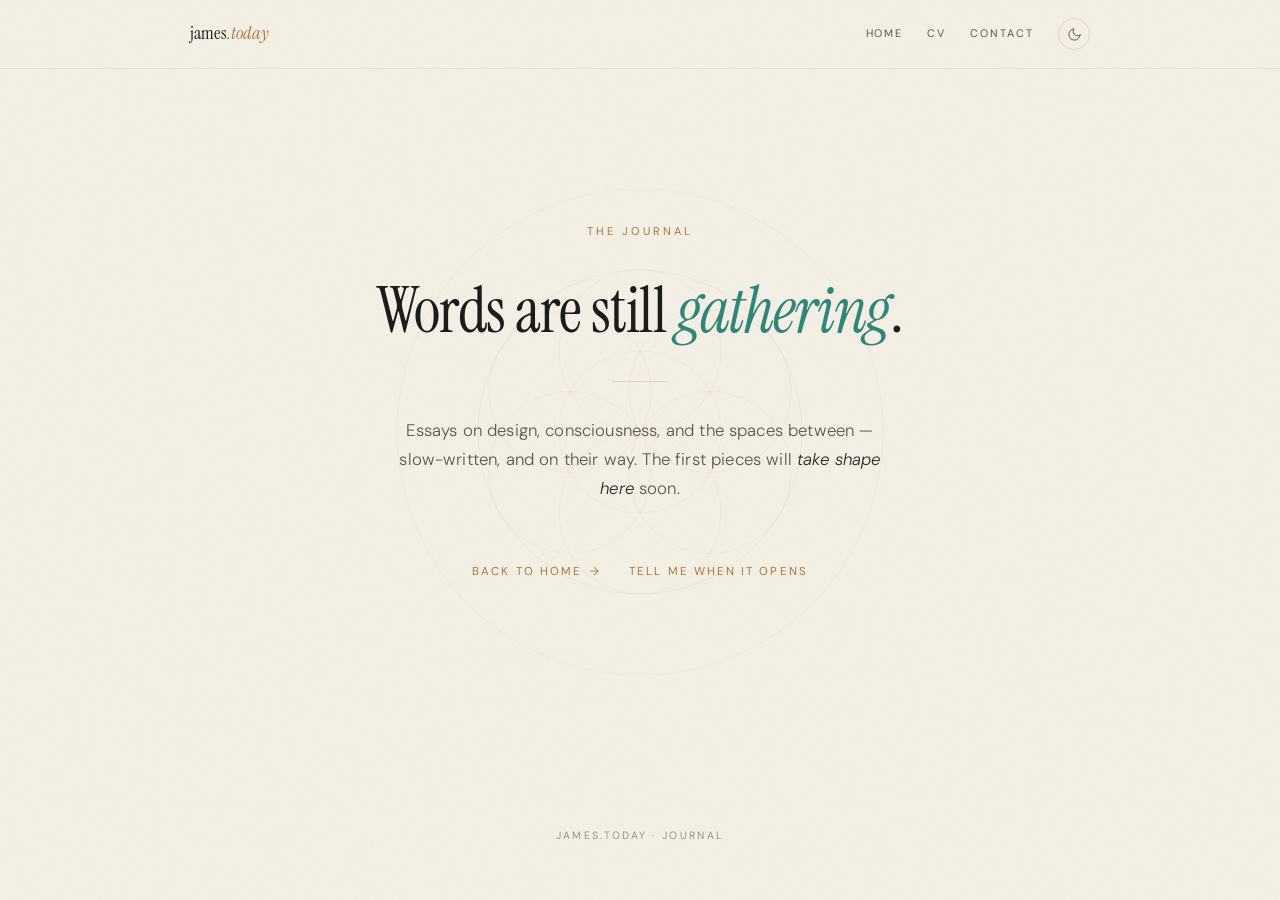
==== blog/index.html @ d074be14 "Add /blog coming-soon page and Publications section to homepage - New /blog/index.html: elegant comi" ====
<!DOCTYPE html>
<html lang="en" data-theme="dark">
<head>
<meta charset="UTF-8">
<meta name="viewport" content="width=device-width, initial-scale=1.0">
<title>Journal — james.today</title>
<meta name="description" content="The Journal — essays on design, consciousness, and the spaces between, by James Bolden. Coming soon.">
<link rel="icon" type="image/png" sizes="32x32" href="/favicon-32x32.png">
<link rel="icon" type="image/png" sizes="16x16" href="/favicon-16x16.png">
<link rel="apple-touch-icon" sizes="180x180" href="/apple-touch-icon.png">
<link rel="icon" href="/favicon.ico">
<link rel="preconnect" href="https://fonts.googleapis.com">
<link rel="preconnect" href="https://fonts.gstatic.com" crossorigin>
<link href="https://fonts.googleapis.com/css2?family=Instrument+Serif:ital@0;1&family=DM+Sans:ital,opsz,wght@0,9..40,300;0,9..40,400;0,9..40,500;1,9..40,300;1,9..40,400&display=swap" rel="stylesheet">
<style>
  /* ─── Tokens — shared with the homepage chassis ─── */
  :root {
    --serif: 'Instrument Serif', Georgia, serif;
    --sans: 'DM Sans', sans-serif;
    --s1: 0.5rem;
    --s2: 0.81rem;
    --s3: 1.31rem;
    --s4: 2.12rem;
    --s5: 3.43rem;
    --s6: 5.55rem;
    --s7: 8.98rem;
  }

  :root,
  [data-theme="dark"] {
    --bg: #0b0a0f;
    --bg-raised: #141319;
    --text: #e8e4dc;
    --text-bright: #f5f0e6;
    --text-dim: #a8a39b;
    --text-faint: #706b62;
    --accent: #c4956a;
    --accent-soft: rgba(196, 149, 106, 0.55);
    --accent-2: #3ea691;
    --accent-2-soft: rgba(62, 166, 145, 0.5);
    --line: rgba(196, 149, 106, 0.18);
    --line-soft: rgba(196, 149, 106, 0.08);
    --line-hover: rgba(196, 149, 106, 0.35);
    --grain-opacity: 0.025;
    --geo-opacity: 0.08;
  }

  [data-theme="light"] {
    --bg: #f4efe4;
    --bg-raised: #ede6d6;
    --text: #2a2925;
    --text-bright: #1c1b19;
    --text-dim: #5c574e;
    --text-faint: #8a8478;
    --accent: #a9763f;
    --accent-soft: rgba(169, 118, 63, 0.6);
    --accent-2: #2f8678;
    --accent-2-soft: rgba(47, 134, 120, 0.55);
    --line: rgba(169, 118, 63, 0.22);
    --line-soft: rgba(169, 118, 63, 0.12);
    --line-hover: rgba(169, 118, 63, 0.4);
    --grain-opacity: 0.018;
    --geo-opacity: 0.06;
  }

  * { margin: 0; padding: 0; box-sizing: border-box; }

  html, body { min-height: 100%; }

  body {
    background: var(--bg);
    color: var(--text);
    font-family: var(--sans);
    font-weight: 300;
    line-height: 1.6;
    letter-spacing: 0.01em;
    -webkit-font-smoothing: antialiased;
    -moz-osx-font-smoothing: grayscale;
    transition: background 0.4s ease, color 0.4s ease;
    display: flex;
    flex-direction: column;
    min-height: 100vh;
  }

  /* ─── Film grain ─── */
  body::after {
    content: '';
    position: fixed;
    inset: 0;
    pointer-events: none;
    z-index: 100;
    opacity: var(--grain-opacity);
    background: url("data:image/svg+xml,%3Csvg viewBox='0 0 256 256' xmlns='http://www.w3.org/2000/svg'%3E%3Cfilter id='n'%3E%3CfeTurbulence type='fractalNoise' baseFrequency='0.9' numOctaves='4' stitchTiles='stitch'/%3E%3C/filter%3E%3Crect width='100%25' height='100%25' filter='url(%23n)'/%3E%3C/svg%3E");
  }

  /* ─── Top bar ─── */
  .topbar {
    position: sticky;
    top: 0;
    z-index: 50;
    backdrop-filter: blur(12px);
    -webkit-backdrop-filter: blur(12px);
    background: color-mix(in srgb, var(--bg) 72%, transparent);
    border-bottom: 1px solid var(--line-soft);
  }

  .topbar-inner {
    max-width: 980px;
    margin: 0 auto;
    padding: 18px 40px;
    display: flex;
    align-items: center;
    justify-content: space-between;
    gap: 24px;
  }

  .topbar-home {
    font-family: var(--serif);
    font-size: 1.15rem;
    color: var(--text-bright);
    text-decoration: none;
  }

  .topbar-home em { font-style: italic; color: var(--accent); }

  .topbar-actions { display: flex; gap: 24px; align-items: center; }

  .topbar-actions a {
    font-family: var(--sans);
    font-size: 0.68rem;
    font-weight: 400;
    text-transform: uppercase;
    letter-spacing: 0.18em;
    color: var(--text-dim);
    text-decoration: none;
    transition: color 0.25s ease;
  }

  .topbar-actions a:hover { color: var(--accent); }

  .theme-toggle {
    background: transparent;
    border: 1px solid var(--line);
    color: var(--text-dim);
    width: 32px;
    height: 32px;
    border-radius: 50%;
    cursor: pointer;
    display: grid;
    place-items: center;
    transition: all 0.25s ease;
  }

  .theme-toggle:hover { color: var(--accent-2); border-color: var(--accent-2-soft); }
  .theme-toggle svg { width: 15px; height: 15px; }
  .theme-toggle .moon { display: none; }
  [data-theme="light"] .theme-toggle .sun { display: none; }
  [data-theme="light"] .theme-toggle .moon { display: block; }

  /* ─── Stage ─── */
  .stage {
    flex: 1;
    position: relative;
    display: grid;
    place-items: center;
    padding: var(--s6) 40px var(--s7);
    overflow: hidden;
  }

  /* Breathing seed-of-life centerpiece */
  .seed {
    position: absolute;
    top: 50%;
    left: 50%;
    width: 540px;
    height: 540px;
    transform: translate(-50%, -50%);
    pointer-events: none;
    z-index: 0;
    opacity: 0;
    animation: seedIn 2.6s ease 0.3s forwards, breathe 11s ease-in-out 2.6s infinite;
  }

  .seed svg { width: 100%; height: 100%; display: block; }

  .seed circle {
    fill: none;
    stroke: var(--accent);
    stroke-width: 0.4;
    opacity: var(--geo-opacity);
  }

  .seed .ring-2 { stroke: var(--accent-2); }

  @keyframes seedIn {
    0% { opacity: 0; transform: translate(-50%, -50%) scale(0.9) rotate(-22deg); }
    100% { opacity: 1; transform: translate(-50%, -50%) scale(1) rotate(0deg); }
  }

  @keyframes breathe {
    0%, 100% { transform: translate(-50%, -50%) scale(1) rotate(0deg); }
    50% { transform: translate(-50%, -50%) scale(1.045) rotate(6deg); }
  }

  .content {
    position: relative;
    z-index: 1;
    text-align: center;
    max-width: 560px;
  }

  .eyebrow {
    font-family: var(--sans);
    font-size: 0.7rem;
    font-weight: 400;
    text-transform: uppercase;
    letter-spacing: 0.28em;
    color: var(--accent);
    margin-bottom: var(--s4);
    opacity: 0;
    animation: fadeUp 0.9s ease 0.4s forwards;
  }

  .headline {
    font-family: var(--serif);
    font-size: clamp(2.4rem, 6vw, 4rem);
    font-weight: 400;
    color: var(--text-bright);
    line-height: 1.12;
    letter-spacing: -0.015em;
    opacity: 0;
    animation: fadeUp 1s ease 0.6s forwards;
  }

  .headline em { font-style: italic; color: var(--accent-2); }

  .rule {
    width: 56px;
    height: 1px;
    background: var(--line);
    margin: var(--s4) auto;
    opacity: 0;
    animation: fadeUp 1s ease 0.8s forwards;
  }

  .lede {
    font-size: 1.05rem;
    line-height: 1.75;
    color: var(--text-dim);
    max-width: 44ch;
    margin: 0 auto var(--s5);
    opacity: 0;
    animation: fadeUp 1s ease 1s forwards;
  }

  .lede em { color: var(--text); font-style: italic; }

  .actions {
    display: flex;
    flex-wrap: wrap;
    gap: 18px 28px;
    justify-content: center;
    opacity: 0;
    animation: fadeUp 1s ease 1.2s forwards;
  }

  .actions a {
    font-family: var(--sans);
    font-size: 0.72rem;
    font-weight: 400;
    text-transform: uppercase;
    letter-spacing: 0.18em;
    color: var(--accent);
    text-decoration: none;
    padding: 4px 0;
    position: relative;
    display: inline-flex;
    align-items: center;
    gap: 8px;
    transition: color 0.25s ease, gap 0.25s ease;
  }

  .actions a::after {
    content: '';
    position: absolute;
    bottom: 0;
    left: 0;
    right: 0;
    height: 1px;
    background: var(--accent-2);
    opacity: 0;
    transform: scaleX(0.4);
    transition: all 0.3s ease;
  }

  .actions a:hover { color: var(--text-bright); gap: 12px; }
  .actions a:hover::after { opacity: 0.7; transform: scaleX(1); }

  /* ─── Footer ─── */
  .footer {
    text-align: center;
    padding: var(--s4) 40px var(--s5);
    font-size: 0.66rem;
    text-transform: uppercase;
    letter-spacing: 0.22em;
    color: var(--text-faint);
    opacity: 0;
    animation: fadeUp 1s ease 1.4s forwards;
  }

  @keyframes fadeUp {
    from { opacity: 0; transform: translateY(12px); }
    to { opacity: 1; transform: translateY(0); }
  }

  @media (prefers-reduced-motion: reduce) {
    *, *::before, *::after { animation: none !important; transition: none !important; }
    .seed { opacity: 1; }
  }

  @media (max-width: 760px) {
    .topbar-inner { padding: 14px 22px; }
    .topbar-actions { gap: 16px; }
    .stage { padding: var(--s5) 22px var(--s6); }
    .seed { width: 380px; height: 380px; }
  }
</style>
</head>
<body>

<!-- ─── Top bar ─── -->
<header class="topbar">
  <div class="topbar-inner">
    <a href="/" class="topbar-home">james<em>.today</em></a>
    <nav class="topbar-actions">
      <a href="/">Home</a>
      <a href="/cv/">CV</a>
      <a href="mailto:james@iris-cocreative.com">Contact</a>
      <button class="theme-toggle" type="button" aria-label="Toggle light / dark theme">
        <svg class="sun" viewBox="0 0 24 24" fill="none" stroke="currentColor" stroke-width="1.6" stroke-linecap="round">
          <circle cx="12" cy="12" r="4"/>
          <path d="M12 2v2M12 20v2M2 12h2M20 12h2M4.9 4.9l1.4 1.4M17.7 17.7l1.4 1.4M19.1 4.9l-1.4 1.4M6.3 17.7l-1.4 1.4"/>
        </svg>
        <svg class="moon" viewBox="0 0 24 24" fill="none" stroke="currentColor" stroke-width="1.6" stroke-linecap="round" stroke-linejoin="round">
          <path d="M21 12.8A9 9 0 1 1 11.2 3a7 7 0 0 0 9.8 9.8z"/>
        </svg>
      </button>
    </nav>
  </div>
</header>

<main class="stage">

  <!-- Breathing seed-of-life -->
  <div class="seed" aria-hidden="true">
    <svg viewBox="0 0 200 200" xmlns="http://www.w3.org/2000/svg">
      <circle cx="100" cy="100" r="30"/>
      <circle cx="100" cy="70" r="30"/>
      <circle cx="125.98" cy="85" r="30"/>
      <circle cx="125.98" cy="115" r="30"/>
      <circle cx="100" cy="130" r="30"/>
      <circle cx="74.02" cy="115" r="30"/>
      <circle cx="74.02" cy="85" r="30"/>
      <circle class="ring-2" cx="100" cy="100" r="60" stroke-width="0.3" opacity="0.05"/>
      <circle cx="100" cy="100" r="90" stroke-width="0.2" opacity="0.03"/>
    </svg>
  </div>

  <div class="content">
    <p class="eyebrow">The Journal</p>
    <h1 class="headline">Words are still <em>gathering</em>.</h1>
    <div class="rule"></div>
    <p class="lede">
      Essays on design, consciousness, and the spaces between — slow-written, and on their way. The first pieces will <em>take shape here</em> soon.
    </p>
    <div class="actions">
      <a href="/">Back to home <span aria-hidden="true">→</span></a>
      <a href="mailto:james@iris-cocreative.com?subject=Tell%20me%20when%20the%20journal%20opens">Tell me when it opens</a>
    </div>
  </div>

</main>

<footer class="footer">james.today · Journal</footer>

<script>
  (function () {
    var root = document.documentElement;
    var saved = null;
    try { saved = localStorage.getItem('jt-theme'); } catch (e) {}
    if (!saved) {
      saved = window.matchMedia('(prefers-color-scheme: light)').matches ? 'light' : 'dark';
    }
    root.setAttribute('data-theme', saved);

    var btn = document.querySelector('.theme-toggle');
    if (btn) {
      btn.addEventListener('click', function () {
        var next = root.getAttribute('data-theme') === 'dark' ? 'light' : 'dark';
        root.setAttribute('data-theme', next);
        try { localStorage.setItem('jt-theme', next); } catch (e) {}
      });
    }
  })();
</script>

</body>
</html>
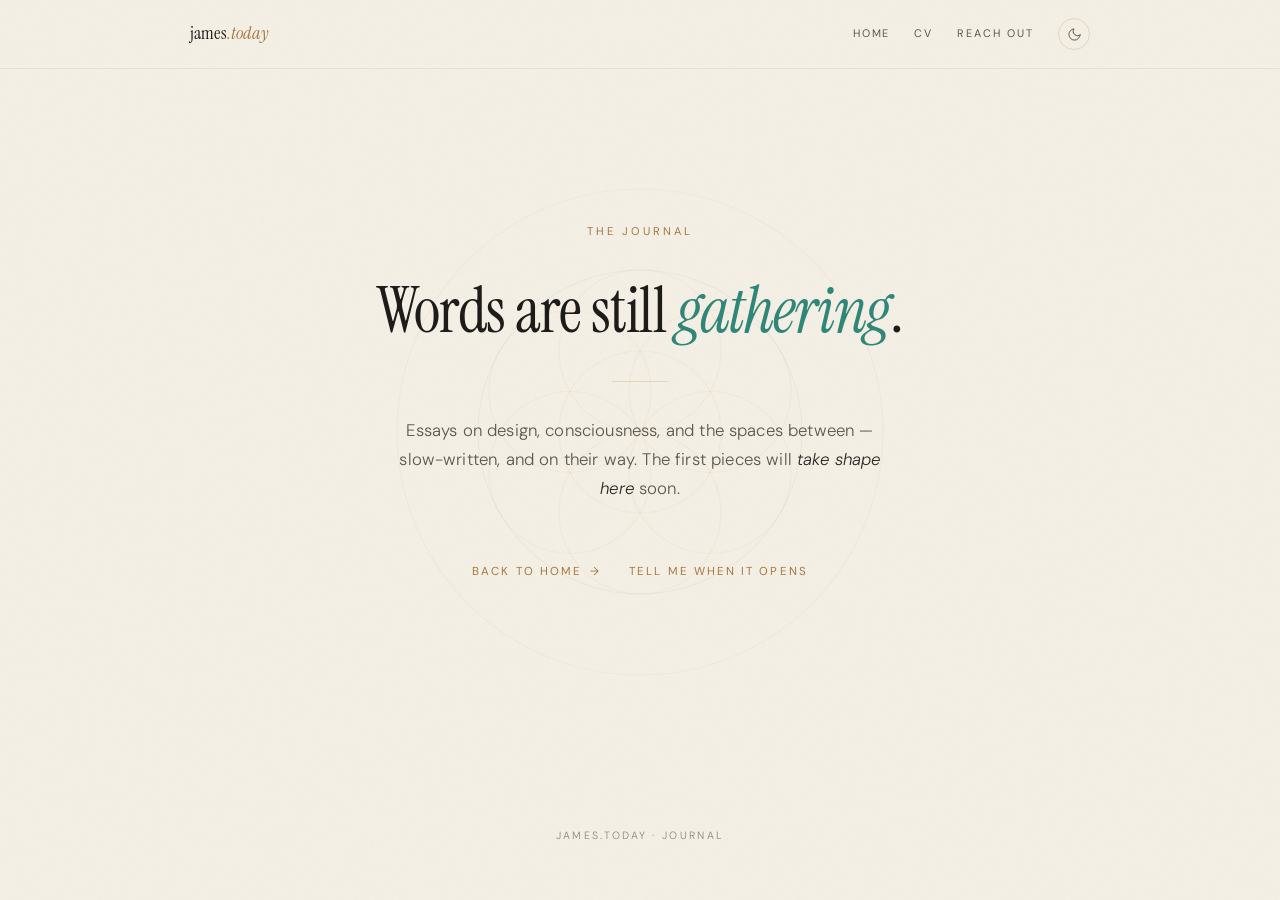
==== commit 75449ac7: "Refine Press & Publications copy, dates, and nav - Add top spacing above the section; shrink publica" ====
--- a/blog/index.html
+++ b/blog/index.html
@@ -335,7 +335,7 @@
     <nav class="topbar-actions">
       <a href="/">Home</a>
       <a href="/cv/">CV</a>
-      <a href="mailto:james@iris-cocreative.com">Contact</a>
+      <a href="mailto:james@iris-cocreative.com">Reach out</a>
       <button class="theme-toggle" type="button" aria-label="Toggle light / dark theme">
         <svg class="sun" viewBox="0 0 24 24" fill="none" stroke="currentColor" stroke-width="1.6" stroke-linecap="round">
           <circle cx="12" cy="12" r="4"/>
